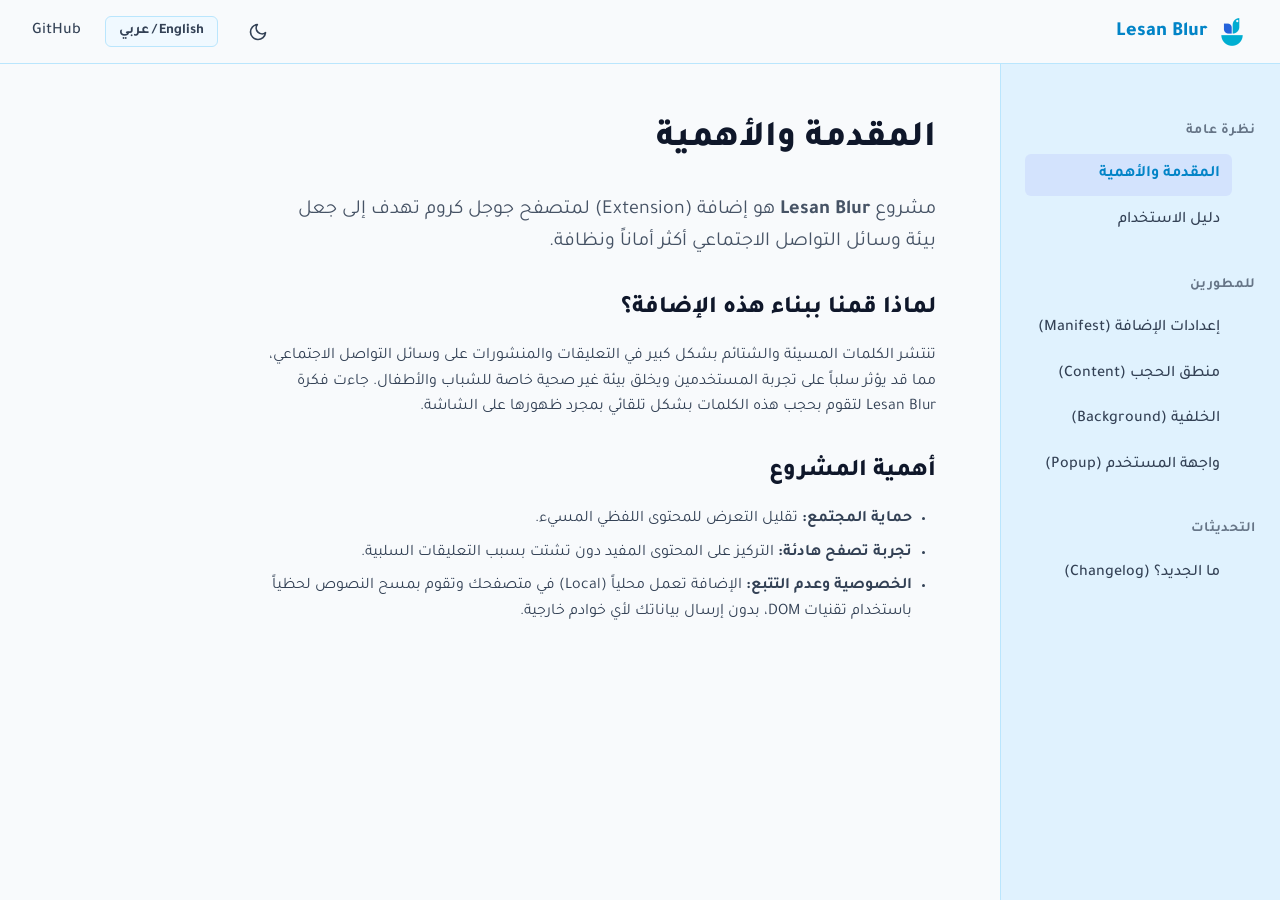
==== docs/index.html @ a181635e "update" ====
<!DOCTYPE html>
<html lang="ar" dir="rtl">
<head>
    <meta charset="UTF-8">
    <meta name="viewport" content="width=device-width, initial-scale=1.0">
    <title>Lisan Blur Docs</title>
    <link rel="stylesheet" href="../assets/css/style.css">
    <link rel="icon" href="../assets/imgs/icon.png" type="image/x-icon">
    <link href="https://fonts.googleapis.com/css2?family=Tajawal:wght@400;500;700;800&family=Inter:wght@400;500;700;800&display=swap" rel="stylesheet">
</head>
<body>
    <div class="layout">
        <!-- Header -->
        <header class="navbar">
            <div class="logo">
                <img src="../assets/imgs/icon.png" alt="Lesan Blur Logo" class="logo-img logo-icon   ">
                <span>Lesan Blur </span>
            </div>
            <div class="nav-actions">
                <button id="themeToggle" class="icon-btn" aria-label="Toggle Theme">
                    <!-- Sun/Moon icons will be updated by JS, but start with a default SVG -->
                    <svg id="themeIcon" xmlns="http://www.w3.org/2000/svg" width="20" height="20" viewBox="0 0 24 24" fill="none" stroke="currentColor" stroke-width="2" stroke-linecap="round" stroke-linejoin="round">
                        <path d="M21 12.79A9 9 0 1 1 11.21 3 7 7 0 0 0 21 12.79z"></path>
                    </svg>
                </button>
                <button id="langToggle" class="lang-btn">English / عربي</button>
                <a href="https://github.com/mustafa-workspace/lesan-blur" target="_blank" class="github-link">GitHub</a>
            </div>
        </header>

        <div class="main-container">
            <!-- Sidebar Navigation -->
            <aside class="sidebar">
                <nav>
                    <div class="nav-group">
                        <h3 class="nav-group-title" data-i18n="nav_overview">نظرة عامة</h3>
                        <ul class="nav-list">
                            <li><a href="#introduction" class="nav-link active" data-section="introduction" data-i18n="nav_intro">المقدمة والأهمية</a></li>
                            <li><a href="#usage" class="nav-link" data-section="usage" data-i18n="nav_usage">دليل الاستخدام</a></li>
                        </ul>
                    </div>

                    <div class="nav-group">
                        <h3 class="nav-group-title" data-i18n="nav_dev">للمطورين</h3>
                        <ul class="nav-list">
                            <li><a href="#code-manifest" class="nav-link" data-section="code-manifest" data-i18n="nav_manifest">إعدادات الإضافة (Manifest)</a></li>
                            <li><a href="#code-content" class="nav-link" data-section="code-content" data-i18n="nav_content">منطق الحجب (Content)</a></li>
                            <li><a href="#code-background" class="nav-link" data-section="code-background" data-i18n="nav_background">الخلفية (Background)</a></li>
                            <li><a href="#code-popup" class="nav-link" data-section="code-popup" data-i18n="nav_popup">واجهة المستخدم (Popup)</a></li>
                        </ul>
                    </div>

                    <div class="nav-group">
                        <h3 class="nav-group-title" data-i18n="nav_updates">التحديثات</h3>
                        <ul class="nav-list">
                            <li><a href="#changelog" class="nav-link" data-section="changelog" data-i18n="nav_changelog">ما الجديد؟ (Changelog)</a></li>
                        </ul>
                    </div>
                </nav>
            </aside>

            <!-- Main Content Area -->
            <main class="content-area">
                <div class="content-wrapper">
                    
                    <!-- Section: Introduction -->
                    <section id="introduction" class="content-section active">
                        <!-- Arabic Content -->
                        <div class="lang-ar">
                            <h1>المقدمة والأهمية</h1>
                            <p class="lead">مشروع <strong>Lesan Blur</strong> هو إضافة (Extension) لمتصفح جوجل كروم تهدف إلى جعل بيئة وسائل التواصل الاجتماعي أكثر أماناً ونظافة.</p>
                            
                            <h2>لماذا قمنا ببناء هذه الإضافة؟</h2>
                            <p>تنتشر الكلمات المسيئة والشتائم بشكل كبير في التعليقات والمنشورات على وسائل التواصل الاجتماعي، مما قد يؤثر سلباً على تجربة المستخدمين ويخلق بيئة غير صحية خاصة للشباب والأطفال. جاءت فكرة Lesan Blur لتقوم بحجب هذه الكلمات بشكل تلقائي بمجرد ظهورها على الشاشة.</p>

                            <h2>أهمية المشروع</h2>
                            <ul>
                                <li><strong>حماية المجتمع:</strong> تقليل التعرض للمحتوى اللفظي المسيء.</li>
                                <li><strong>تجربة تصفح هادئة:</strong> التركيز على المحتوى المفيد دون تشتت بسبب التعليقات السلبية.</li>
                                <li><strong>الخصوصية وعدم التتبع:</strong> الإضافة تعمل محلياً (Local) في متصفحك وتقوم بمسح النصوص لحظياً باستخدام تقنيات DOM، بدون إرسال بياناتك لأي خوادم خارجية.</li>
                            </ul>
                        </div>
                        
                        <!-- English Content -->
                        <div class="lang-en" style="display: none;">
                            <h1>Introduction & Importance</h1>
                            <p class="lead">The <strong>Lesan Blur</strong> project is a Google Chrome Extension aimed at making social media environments safer and cleaner.</p>
                            
                            <h2>Why did we build this extension?</h2>
                            <p>Offensive words and profanity are widespread in comments and posts on social media, which can negatively impact the user experience and create an unhealthy environment, especially for youth and children. Lesan Blur was created to automatically blur these words as soon as they appear on the screen.</p>

                            <h2>Importance of the Project</h2>
                            <ul>
                                <li><strong>Community Protection:</strong> Reducing exposure to offensive verbal content.</li>
                                <li><strong>Peaceful Browsing Experience:</strong> Focusing on useful content without being distracted by negative comments.</li>
                                <li><strong>Privacy and No Tracking:</strong> The extension operates locally in your browser and scans text instantly using DOM techniques, without sending your data to any external servers.</li>
                            </ul>
                        </div>
                    </section>

                    <!-- Section: Usage -->
                    <section id="usage" class="content-section">
                        <!-- Arabic Content -->
                        <div class="lang-ar">
                            <h1>دليل الاستخدام</h1>
                            <p>استخدام إضافة Lesan Blur بسيط جداً ومصمم ليكون يعمل في الخلفية دون إزعاج.</p>

                            <h2>كيفية التثبيت (للمطورين حالياً)</h2>
                            <ol>
                                <li>قم بتحميل مجلد المشروع <code>Lesan blur</code>.</li>
                                <li>افتح متصفح جوجل كروم واذهب إلى <code>chrome://extensions/</code>.</li>
                                <li>قم بتفعيل خيار <strong>Developer mode</strong> في أعلى اليمين.</li>
                                <li>اضغط على <strong>Load unpacked</strong> واختر مجلد المشروع.</li>
                            </ol>

                            <h2>كيفية التشغيل والإيقاف</h2>
                            <p>بمجرد تثبيت الإضافة ستظهر أيقونتها في شريط إضافات المتصفح. عند الضغط عليها ستفتح واجهة (Popup) تحتوي على زر تشغيل (Toggle).</p>
                            <ul>
                                <li><strong>التشغيل (ON):</strong> سيتم مراقبة المواقع المدعومة وحجب أي كلمات مسيئة تظهر.</li>
                                <li><strong>الإيقاف (OFF):</strong> ستتوقف الإضافة عن العمل، وستظهر جميع النصوص بشكلها الطبيعي.</li>
                            </ul>
                        </div>
                        
                        <!-- English Content -->
                        <div class="lang-en" style="display: none;">
                            <h1>Usage Guide</h1>
                            <p>Using the Lesan Blur extension is very simple and designed to work seamlessly in the background.</p>

                            <h2>How to Install (For Developers Currently)</h2>
                            <ol>
                                <li>Download the project folder <code>Lesan blur</code>.</li>
                                <li>Open Google Chrome and navigate to <code>chrome://extensions/</code>.</li>
                                <li>Enable the <strong>Developer mode</strong> option in the top right corner.</li>
                                <li>Click on <strong>Load unpacked</strong> and select the project folder.</li>
                            </ol>

                            <h2>How to Toggle ON/OFF</h2>
                            <p>Once installed, the extension icon will appear in the browser's extensions bar. Clicking it opens a Popup interface with a toggle switch.</p>
                            <ul>
                                <li><strong>ON:</strong> Supported sites will be monitored, and any offensive words will be blurred out.</li>
                                <li><strong>OFF:</strong> The extension will stop working, and all text will appear normally.</li>
                            </ul>
                        </div>
                    </section>

                    <!-- Section: Code Manifest -->
                    <section id="code-manifest" class="content-section">
                        <!-- Arabic -->
                        <div class="lang-ar">
                            <h1>إعدادات الإضافة (Manifest)</h1>
                            <p>ملف <code>manifest.json</code> هو القلب النابض للإضافة، فهو يخبر المتصفح عن ماهية الإضافة وصلاحياتها.</p>
                            
                            <h3>الصلاحيات (Permissions)</h3>
                            <p>نستخدم صلاحيات مثل <code>storage</code> لحفظ حالة الإضافة (مفعلة/معطلة)، و <code>activeTab</code> للتعامل مع التبويبة الحالية.</p>

                            <h3>النطاقات المدعومة (Host Permissions)</h3>
                            <p>تم تحديد المواقع التي يحق للإضافة العمل عليها، مثل الفيسبوك وتويتر وجوجل.</p>
                        </div>
                        
                        <!-- English -->
                        <div class="lang-en" style="display: none;">
                            <h1>Extension Configuration (Manifest)</h1>
                            <p>The <code>manifest.json</code> file is the beating heart of the extension. It tells the browser what the extension is and its permissions.</p>
                            
                            <h3>Permissions</h3>
                            <p>We use permissions like <code>storage</code> to save the extension's state (enabled/disabled), and <code>activeTab</code> to interact with the current tab.</p>

                            <h3>Host Permissions</h3>
                            <p>We specify which websites the extension is allowed to operate on, such as Facebook, Twitter, and Google.</p>
                        </div>
                        
                        <div class="code-block">
<pre><code>"host_permissions": [
  "*://*.facebook.com/*",
  "*://*.youtube.com/*",
  "*://*.instagram.com/*",
  "*://*.twitter.com/*",
  "*://*.x.com/*",
  "*://*.google.com/*"
]</code></pre>
                        </div>
                    </section>

                    <!-- Section: Code Content Scripts -->
                    <section id="code-content" class="content-section">
                        <!-- Arabic -->
                        <div class="lang-ar">
                            <h1>منطق الحجب (Content Scripts)</h1>
                            <h2>1. قاموس الكلمات (words.js)</h2>
                            <p>يحتوي على مصفوفة <code>badWords</code> والتي تضم الكلمات المسيئة باللغتين العربية والإنجليزية. يتم تحويلها إلى تعبير نمطي للبحث.</p>

                            <h2>2. محرك الحجب (content.js)</h2>
                            <p>يستخدم <code>TreeWalker</code> للبحث عن النصوص ومطابقتها مع القاموس. وفي حال وجود كلمة مسيئة، يتم حجبها بـ <code>&lt;span&gt;</code>. كما يعتمد على <code>MutationObserver</code> لمراقبة أي محتوى جديد يظهر عند التمرير.</p>

                            <h2>3. تصميم الحجب (content.css)</h2>
                        </div>
                        
                        <!-- English -->
                        <div class="lang-en" style="display: none;">
                            <h1>Blur Logic (Content Scripts)</h1>
                            <h2>1. Word Dictionary (words.js)</h2>
                            <p>Contains the <code>badWords</code> array which includes offensive words in both Arabic and English. This is converted into a regular expression for searching.</p>

                            <h2>2. Blur Engine (content.js)</h2>
                            <p>Uses a <code>TreeWalker</code> to find text nodes and match them against the dictionary. If an offensive word is found, it is wrapped in a blurred <code>&lt;span&gt;</code>. It also relies on a <code>MutationObserver</code> to monitor dynamically loaded content during scrolling.</p>

                            <h2>3. Blur Styling (content.css)</h2>
                        </div>
                        
                        <div class="code-block">
<pre><code>.lesan-blurred-text {
  filter: blur(5px);
  background-color: #333;
  color: transparent;
  pointer-events: none;
}</code></pre>
                        </div>
                    </section>

                    <!-- Section: Code Background -->
                    <section id="code-background" class="content-section">
                        <!-- Arabic -->
                        <div class="lang-ar">
                            <h1>العمليات في الخلفية (Background)</h1>
                            <p>ملف <code>background.js</code> يعمل كـ Service Worker لمعالجة التحديثات وحفظ حالة التشغيل عبر <code>chrome.storage.sync</code> والإستماع للرسائل القادمة من الـ Popup.</p>
                        </div>
                        
                        <!-- English -->
                        <div class="lang-en" style="display: none;">
                            <h1>Background Tasks</h1>
                            <p>The <code>background.js</code> file acts as a Service Worker to process updates, save the toggle state via <code>chrome.storage.sync</code>, and listen for messages coming from the Popup UI.</p>
                        </div>
                    </section>

                    <!-- Section: Code Popup -->
                    <section id="code-popup" class="content-section">
                        <!-- Arabic -->
                        <div class="lang-ar">
                            <h1>واجهة المستخدم (Popup)</h1>
                            <p>الواجهة التي تظهر للمستخدم عند الضغط على أيقونة الإضافة بتصميم داكن احترافي، وتحتوي على زر تشغيل بسيط يقوم بإرسال الأوامر لتحديث الحجب فوراً في كل الصفحات النشطة.</p>
                        </div>
                        
                        <!-- English -->
                        <div class="lang-en" style="display: none;">
                            <h1>User Interface (Popup)</h1>
                            <p>The interface that appears when the user clicks the extension icon. Designed with a premium dark mode, it features a simple toggle switch that sends commands to update the blurring immediately across all active tabs.</p>
                        </div>
                    </section>

                    <!-- Section: Changelog -->
                    <section id="changelog" class="content-section">
                        <!-- Arabic -->
                        <div class="lang-ar">
                            <h1>ما الجديد؟ (Changelog)</h1>

                            <div class="changelog-item version-header">
                                <span class="badge version">v2.0.0</span>
                                <h3>الإصدار الثاني — تحديث الحماية الشاملة 🛡️</h3>
                                <p>تحديث كبير يُضيف طبقات حماية متعددة ومتقدمة لتوفير بيئة تصفح آمنة بالكامل.</p>
                            </div>

                            <div class="changelog-item">
                                <span class="badge new">جديد</span>
                                <h3>⛔ منع التصفح الخفي (Incognito Blocker)</h3>
                                <p>تم إضافة ميزة أمان جديدة ومهمة لمنع المستخدم من الدخول إلى وضع التصفح الخفي (Incognito Mode) بشكل كامل. عند محاولة فتح نافذة خفية، تقوم الإضافة تلقائياً بعرض صفحة تحذيرية بتصميم احترافي توضح أن هذا الوضع محظور لأسباب الحماية، ثم يتم إغلاق النافذة تلقائياً خلال 5 ثوانٍ. هذه الميزة تمنع المستخدمين (خاصة الأطفال والشباب) من تجاوز نظام الحماية عبر التصفح الخفي.</p>
                            </div>

                            <div class="changelog-item">
                                <span class="badge new">جديد</span>
                                <h3>🔄 إعادة التوجيه الذكي لمحركات بحث منصات التواصل</h3>
                                <p>تم تطوير ميزة منع البحث الذكية لتشمل الآن جميع منصات التواصل الاجتماعي الكبرى (يوتيوب، فيسبوك، تويتر X، انستجرام، تيك توك، وغيرها). إذا حاول المستخدم البحث عن كلمة مسيئة في أي من هذه المنصات، ستقوم الإضافة بالتقاط البحث وإعادة توجيه المتصفح تلقائياً للبحث عن محتوى آمن وإيجابي (مثل: "محتوى مضحك وإيجابي").</p>
                            </div>

                            <div class="changelog-item">
                                <span class="badge new">جديد</span>
                                <h3>🌐 إضافة دعم محرك بحث Google</h3>
                                <p>تم دمج محرك بحث <strong>Google</strong> إلى قائمة النطاقات المدعومة بشكل رسمي. الإضافة الآن أصبحت قادرة على فحص صفحات نتائج البحث (SERP) وحجب أي كلمات مسيئة تظهر في عناوين البحث أو الأوصاف قبل حتى أن تقوم بالدخول إلى الموقع، مما يوفر طبقة حماية استباقية ممتازة.</p>
                            </div>

                            <div class="changelog-item">
                                <span class="badge feature">تحديث</span>
                                <h3>📖 توثيق شامل وثنائي اللغة (Bilingual Docs)</h3>
                                <p>تم إطلاق منصة توثيق متكاملة ومستقلة للإضافة. المنصة تدعم اللغتين <strong>العربية والإنجليزية</strong> بالكامل، وتأتي بتصميم عصري مريح للعين يعتمد على قاعدة الألوان (60-30-10) مع دعم للوضع الداكن والفاتح (Dark/Light Mode) لمساعدة المطورين والمستخدمين على فهم المشروع وتطويره.</p>
                            </div>

                            <hr class="changelog-divider">

                            <div class="changelog-item version-header">
                                <span class="badge version">v1.0.0</span>
                                <h3>الإصدار الأول — الإطلاق 🚀</h3>
                            </div>

                            <div class="changelog-item">
                                <span class="badge feature">ميزة</span>
                                <h3>الإطلاق الأولي</h3>
                                <ul>
                                    <li>حجب ذكي وسريع للنصوص لحظة ظهورها على الشاشة باستخدام تقنية <code>MutationObserver</code>.</li>
                                    <li>قاموس أساسي مدمج يدعم اللغتين العربية (بما فيها اللهجات الدارجة) والإنجليزية.</li>
                                    <li>دعم أساسي ومباشر لأكبر منصات التواصل الاجتماعي: فيسبوك، تويتر (X)، يوتيوب، وانستجرام.</li>
                                    <li>واجهة تحكم للمستخدم (Popup) سريعة الاستجابة لتفعيل أو إيقاف الحجب بضغطة زر.</li>
                                </ul>
                            </div>
                        </div>
                        
                        <!-- English -->
                        <div class="lang-en" style="display: none;">
                            <h1>What's New? (Changelog)</h1>

                            <div class="changelog-item version-header">
                                <span class="badge version">v2.0.0</span>
                                <h3>Second Release — Full Protection Update 🛡️</h3>
                                <p>A major update that adds multiple advanced protection layers to provide a completely safe browsing environment.</p>
                            </div>

                            <div class="changelog-item">
                                <span class="badge new">New</span>
                                <h3>⛔ Incognito Mode Blocker</h3>
                                <p>Added a critical new security feature that completely prevents users from accessing Incognito Mode. When a user attempts to open an incognito window, the extension automatically displays a premium-designed warning page explaining that this mode is blocked for safety reasons, then closes the window automatically within 5 seconds. This feature prevents users (especially children and young people) from bypassing the protection system through private browsing.</p>
                            </div>

                            <div class="changelog-item">
                                <span class="badge new">New</span>
                                <h3>🔄 Smart Redirection for Social Media Search</h3>
                                <p>The smart search prevention feature has been expanded to cover all major social media platforms (YouTube, Facebook, Twitter X, Instagram, TikTok, etc.). If a user attempts to search for a bad word on any of these platforms, the extension intercepts the search query instantly and automatically redirects the browser to search for safe and positive content (e.g., "funny and positive content").</p>
                            </div>

                            <div class="changelog-item">
                                <span class="badge new">New</span>
                                <h3>🌐 Added Support for Google Search</h3>
                                <p>The <strong>Google</strong> search engine has been officially integrated into the list of supported domains. The extension is now capable of scanning Search Engine Results Pages (SERP) and proactively blurring any offensive words in search titles or snippets before you even click a link, providing an excellent layer of preemptive protection.</p>
                            </div>

                            <div class="changelog-item">
                                <span class="badge feature">Update</span>
                                <h3>📖 Comprehensive Bilingual Documentation</h3>
                                <p>Launched a fully independent and comprehensive documentation platform for the extension. It fully supports both <strong>English and Arabic</strong> languages, and features a modern, eye-friendly design based on the 60-30-10 color rule with an explicit Dark/Light mode toggle to help developers and users understand and contribute to the project.</p>
                            </div>

                            <hr class="changelog-divider">

                            <div class="changelog-item version-header">
                                <span class="badge version">v1.0.0</span>
                                <h3>Initial Release — Launch 🚀</h3>
                            </div>

                            <div class="changelog-item">
                                <span class="badge feature">Feature</span>
                                <h3>Initial Launch</h3>
                                <ul>
                                    <li>Smart and real-time text blurring the moment it appears on screen using <code>MutationObserver</code> technology.</li>
                                    <li>Built-in core dictionary supporting both Arabic (including colloquial dialects) and English languages.</li>
                                    <li>Out-of-the-box support for major social media platforms: Facebook, Twitter (X), YouTube, and Instagram.</li>
                                    <li>Responsive User Interface (Popup) to toggle the blur protection ON or OFF with a single click.</li>
                                </ul>
                            </div>
                        </div>
                    </section>

                </div>
            </main>
        </div>
    </div>
    <script src="../assets/js/script.js"></script>
</body>
</html>
---- assets/css/style.css ----
/* Default (Light Mode) based on 60-30-10 rule */
:root, [data-theme="light"] {
    /* 60% Background - Light/Neutral */
    --bg-color: #F8FAFC; 
    --text-color: #334155;
    --heading-color: #0F172A;
    
    /* 30% Primary color for large elements (Calm Blue) */
    --sidebar-bg: #E0F2FE;
    --border-color: #BAE6FD;
    --code-bg: #F0F9FF;
    
    /* 10% CTA / Interactive (Vibrant Blue/Mint) */
    --primary-color: #0284C7;
    --primary-hover: #0369A1;
    
    /* Badges */
    --badge-new-bg: #DBEAFE;
    --badge-new-text: #1D4ED8;
    --badge-feat-bg: #D1FAE5;
    --badge-feat-text: #065F46;
}

/* Dark Mode */
[data-theme="dark"] {
    /* 60% Background - Dark */
    --bg-color: #0F172A;
    --text-color: #CBD5E1;
    --heading-color: #F8FAFC;
    
    /* 30% Primary color for large elements */
    --sidebar-bg: #1E293B;
    --border-color: #334155;
    --code-bg: #0F172A;
    
    /* 10% CTA / Interactive */
    --primary-color: #38BDF8;
    --primary-hover: #7DD3FC;
    
    /* Badges */
    --badge-new-bg: #1E3A8A;
    --badge-new-text: #BFDBFE;
    --badge-feat-bg: #064E3B;
    --badge-feat-text: #A7F3D0;
}

* {
    box-sizing: border-box;
    margin: 0;
    padding: 0;
}

body {
    font-family: 'Tajawal', sans-serif;
    background-color: var(--bg-color);
    color: var(--text-color);
    line-height: 1.6;
    overflow-x: hidden;
}

.layout {
    display: flex;
    flex-direction: column;
    min-height: 100vh;
}

/* Header */
.navbar {
    display: flex;
    justify-content: space-between;
    align-items: center;
    padding: 0 2rem;
    height: 64px;
    background-color: var(--bg-color);
    border-bottom: 1px solid var(--border-color);
    position: sticky;
    top: 0;
    z-index: 100;
}

.logo {
    display: flex;
    align-items: center;
    gap: 0.5rem;
    font-size: 1.25rem;
    font-weight: 800;
    color: var(--heading-color);
}

.logo-icon {
    width: 32px;
    height: 32px;
}

.logo span {
    color: var(--primary-color);
}

.nav-actions {
    display: flex;
    align-items: center;
    gap: 1.5rem;
}

.nav-actions a {
    text-decoration: none;
    color: var(--text-color);
    font-weight: 500;
    transition: color 0.2s;
}

.nav-actions a:hover {
    color: var(--primary-color);
}

.lang-btn {
    background-color: var(--code-bg);
    border: 1px solid var(--border-color);
    color: var(--text-color);
    padding: 0.4rem 0.8rem;
    border-radius: 6px;
    font-family: inherit;
    font-size: 0.9rem;
    font-weight: 600;
    cursor: pointer;
    transition: all 0.2s;
}

.lang-btn:hover {
    background-color: var(--primary-color);
    color: white;
    border-color: var(--primary-color);
}

.icon-btn {
    background: transparent;
    border: none;
    color: var(--text-color);
    cursor: pointer;
    padding: 0.4rem;
    border-radius: 6px;
    display: flex;
    align-items: center;
    justify-content: center;
    transition: all 0.2s;
}

.icon-btn:hover {
    background-color: var(--code-bg);
    color: var(--primary-color);
}

/* Main Container */
.main-container {
    display: flex;
    flex: 1;
}

/* Sidebar */
.sidebar {
    width: 280px;
    background-color: var(--sidebar-bg);
    border-left: 1px solid var(--border-color);
    padding: 2rem 1.5rem;
    position: sticky;
    top: 64px;
    height: calc(100vh - 64px);
    overflow-y: auto;
}

.nav-group {
    margin-bottom: 2rem;
}

.nav-group-title {
    font-size: 0.875rem;
    text-transform: uppercase;
    letter-spacing: 0.05em;
    color: var(--text-color);
    opacity: 0.7;
    margin-bottom: 0.75rem;
    font-weight: 700;
}

.nav-list {
    list-style: none;
}

.nav-list li {
    margin-bottom: 0.25rem;
}

.nav-link {
    display: block;
    padding: 0.5rem 0.75rem;
    color: var(--text-color);
    text-decoration: none;
    border-radius: 0.375rem;
    font-weight: 500;
    transition: all 0.2s;
}

.nav-link:hover {
    background-color: rgba(99, 102, 241, 0.1);
    color: var(--primary-color);
}

.nav-link.active {
    background-color: rgba(99, 102, 241, 0.1);
    color: var(--primary-color);
    font-weight: 700;
}

/* Content Area */
.content-area {
    flex: 1;
    padding: 3rem 4rem;
    max-width: 800px;
}

.content-section {
    display: none;
    animation: fadeIn 0.4s ease-in-out;
}

.content-section.active {
    display: block;
}

@keyframes fadeIn {
    from { opacity: 0; transform: translateY(10px); }
    to { opacity: 1; transform: translateY(0); }
}

h1, h2, h3 {
    color: var(--heading-color);
    margin-bottom: 1rem;
    font-weight: 800;
}

h1 { font-size: 2.25rem; margin-bottom: 1.5rem; }
h2 { font-size: 1.5rem; margin-top: 2rem; }
h3 { font-size: 1.25rem; margin-top: 1.5rem; }

p { margin-bottom: 1.25rem; }

p.lead {
    font-size: 1.25rem;
    color: var(--text-color);
    opacity: 0.9;
    margin-bottom: 2rem;
}

ul, ol {
    margin-bottom: 1.25rem;
    padding-right: 1.5rem;
}

li { margin-bottom: 0.5rem; }

/* Code Blocks */
code {
    background-color: var(--code-bg);
    padding: 0.2rem 0.4rem;
    border-radius: 0.25rem;
    font-family: monospace;
    font-size: 0.9em;
    color: var(--primary-color);
}

.code-block {
    background-color: #1e293b;
    border-radius: 0.5rem;
    padding: 1rem;
    margin-bottom: 1.5rem;
    overflow-x: auto;
    direction: ltr;
    text-align: left;
}

.code-block pre {
    margin: 0;
}

.code-block code {
    background-color: transparent;
    color: #e2e8f0;
    padding: 0;
    font-size: 0.95rem;
}

/* Changelog Styles */
.changelog-item {
    border-right: 2px solid var(--border-color);
    padding-right: 1.5rem;
    margin-bottom: 2.5rem;
    position: relative;
}

.changelog-item::before {
    content: '';
    position: absolute;
    right: -7px;
    top: 5px;
    width: 12px;
    height: 12px;
    border-radius: 50%;
    background-color: var(--primary-color);
    border: 2px solid var(--bg-color);
}

.changelog-item h3 {
    margin-top: 0;
    margin-bottom: 0.5rem;
    display: inline-block;
}

.badge {
    display: inline-block;
    padding: 0.15rem 0.6rem;
    border-radius: 9999px;
    font-size: 0.75rem;
    font-weight: 700;
    margin-left: 0.75rem;
    vertical-align: middle;
}

.badge.new {
    background-color: var(--badge-new-bg);
    color: var(--badge-new-text);
}

.badge.feature {
    background-color: var(--badge-feat-bg);
    color: var(--badge-feat-text);
}

.badge.version {
    background: linear-gradient(135deg, var(--primary-color), var(--primary-hover));
    color: white;
    font-size: 0.85rem;
    padding: 0.25rem 0.75rem;
}

.version-header {
    border-right-color: var(--primary-color) !important;
    border-right-width: 3px !important;
}

.version-header::before {
    width: 16px !important;
    height: 16px !important;
    right: -9px !important;
    background: linear-gradient(135deg, var(--primary-color), var(--primary-hover)) !important;
    box-shadow: 0 0 10px rgba(2, 132, 199, 0.4);
}

.version-header h3 {
    font-size: 1.3rem;
}

.changelog-divider {
    border: none;
    border-top: 1px dashed var(--border-color);
    margin: 2rem 0;
    opacity: 0.6;
}

.date {
    display: block;
    font-size: 0.875rem;
    color: var(--text-color);
    opacity: 0.6;
    margin-bottom: 1rem;
}

/* Responsive */
@media (max-width: 768px) {
    .main-container {
        flex-direction: column;
    }
    
    .sidebar {
        width: 100%;
        height: auto;
        position: relative;
        top: 0;
        border-left: none;
        border-bottom: 1px solid var(--border-color);
    }
    
    .content-area {
        padding: 2rem 1.5rem;
    }
}
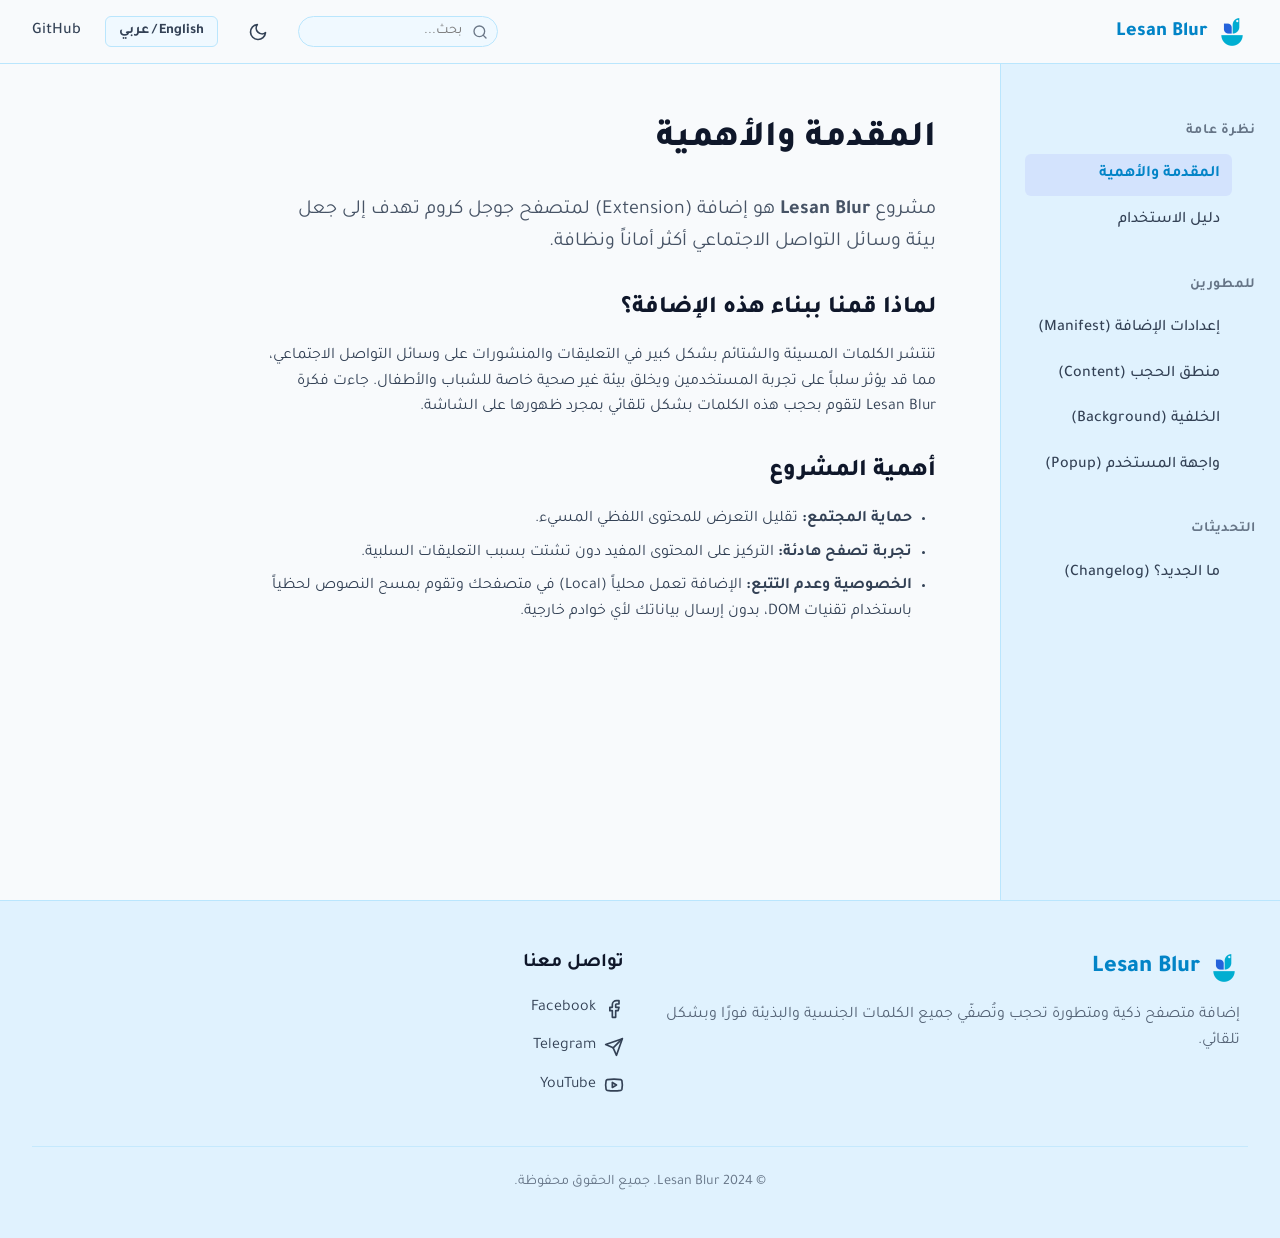
==== commit d66e6a77: "update" ====
--- a/docs/index.html
+++ b/docs/index.html
@@ -12,11 +12,20 @@
     <div class="layout">
         <!-- Header -->
         <header class="navbar">
-            <div class="logo">
+            <a href="../index.html" class="logo" style="text-decoration: none;">
                 <img src="../assets/imgs/icon.png" alt="Lesan Blur Logo" class="logo-img logo-icon   ">
                 <span>Lesan Blur </span>
-            </div>
+            </a>
             <div class="nav-actions">
+                <!-- Search Bar -->
+                <div class="navbar-search">
+                    <input type="text" placeholder="بحث..." data-i18n-placeholder="nav_search">
+                    <svg xmlns="http://www.w3.org/2000/svg" width="16" height="16" viewBox="0 0 24 24" fill="none" stroke="currentColor" stroke-width="2" stroke-linecap="round" stroke-linejoin="round">
+                        <circle cx="11" cy="11" r="8"></circle>
+                        <line x1="21" y1="21" x2="16.65" y2="16.65"></line>
+                    </svg>
+                </div>
+                
                 <button id="themeToggle" class="icon-btn" aria-label="Toggle Theme">
                     <!-- Sun/Moon icons will be updated by JS, but start with a default SVG -->
                     <svg id="themeIcon" xmlns="http://www.w3.org/2000/svg" width="20" height="20" viewBox="0 0 24 24" fill="none" stroke="currentColor" stroke-width="2" stroke-linecap="round" stroke-linejoin="round">
@@ -359,6 +368,39 @@
                 </div>
             </main>
         </div>
+
+        <!-- Footer -->
+        <footer class="docs-footer">
+            <div class="footer-content">
+                <div class="footer-col brand-col">
+                    <div class="footer-logo">
+                        <img src="../assets/imgs/icon.png" alt="Lesan Blur Logo" class="logo-icon">
+                        <span>Lesan Blur</span>
+                    </div>
+                    <p class="footer-desc" data-i18n="footer_desc">إضافة متصفح ذكية ومتطورة تحجب وتُصفّي جميع الكلمات الجنسية والبذيئة فورًا وبشكل تلقائي.</p>
+                </div>
+                <div class="footer-col social-col">
+                    <h4 data-i18n="footer_social_title">تواصل معنا</h4>
+                    <div class="social-links">
+                        <a href="https://www.facebook.com/lisanblur.official" target="_blank" class="social-link">
+                            <svg xmlns="http://www.w3.org/2000/svg" width="20" height="20" viewBox="0 0 24 24" fill="none" stroke="currentColor" stroke-width="2" stroke-linecap="round" stroke-linejoin="round"><path d="M18 2h-3a5 5 0 0 0-5 5v3H7v4h3v8h4v-8h3l1-4h-4V7a1 1 0 0 1 1-1h3z"></path></svg>
+                            <span>Facebook</span>
+                        </a>
+                        <a href="https://t.me/lisanblur" target="_blank" class="social-link">
+                            <svg xmlns="http://www.w3.org/2000/svg" width="20" height="20" viewBox="0 0 24 24" fill="none" stroke="currentColor" stroke-width="2" stroke-linecap="round" stroke-linejoin="round"><path d="m22 2-7 20-4-9-9-4Z"/><path d="M22 2 11 13"/></svg>
+                            <span>Telegram</span>
+                        </a>
+                        <a href="https://www.youtube.com/@coobex.official" target="_blank" class="social-link">
+                            <svg xmlns="http://www.w3.org/2000/svg" width="20" height="20" viewBox="0 0 24 24" fill="none" stroke="currentColor" stroke-width="2" stroke-linecap="round" stroke-linejoin="round"><path d="M2.5 17a24.12 24.12 0 0 1 0-10 2 2 0 0 1 1.4-1.4 49.56 49.56 0 0 1 16.2 0A2 2 0 0 1 21.5 7a24.12 24.12 0 0 1 0 10 2 2 0 0 1-1.4 1.4 49.55 49.55 0 0 1-16.2 0A2 2 0 0 1 2.5 17"></path><path d="m10 15 5-3-5-3z"></path></svg>
+                            <span>YouTube</span>
+                        </a>
+                    </div>
+                </div>
+            </div>
+            <div class="footer-bottom">
+                <p>&copy; 2024 Lesan Blur. <span data-i18n="footer_rights">جميع الحقوق محفوظة.</span></p>
+            </div>
+        </footer>
     </div>
     <script src="../assets/js/script.js"></script>
 </body>
--- a/assets/css/style.css
+++ b/assets/css/style.css
@@ -111,6 +111,56 @@
 
 .nav-actions a:hover {
     color: var(--primary-color);
+}
+
+.navbar-search {
+    position: relative;
+    display: flex;
+    align-items: center;
+}
+
+.navbar-search input {
+    background-color: var(--code-bg);
+    border: 1px solid var(--border-color);
+    color: var(--text-color);
+    border-radius: 20px;
+    font-family: inherit;
+    font-size: 0.9rem;
+    width: 200px;
+    outline: none;
+    transition: all 0.3s ease;
+}
+
+.navbar-search input:focus {
+    width: 240px;
+    border-color: var(--primary-color);
+}
+
+.navbar-search svg {
+    position: absolute;
+    color: var(--text-color);
+    opacity: 0.7;
+    width: 16px;
+    height: 16px;
+    pointer-events: none;
+}
+
+/* For RTL */
+html[dir="rtl"] .navbar-search input {
+    padding: 0.4rem 2.2rem 0.4rem 0.8rem;
+}
+html[dir="rtl"] .navbar-search svg {
+    right: 10px;
+    left: auto;
+}
+
+/* For LTR */
+html[dir="ltr"] .navbar-search input {
+    padding: 0.4rem 0.8rem 0.4rem 2.2rem;
+}
+html[dir="ltr"] .navbar-search svg {
+    left: 10px;
+    right: auto;
 }
 
 .lang-btn {
@@ -393,3 +443,80 @@
         padding: 2rem 1.5rem;
     }
 }
+
+/* Footer */
+.docs-footer {
+    background-color: var(--sidebar-bg);
+    border-top: 1px solid var(--border-color);
+    padding: 3rem 2rem 1.5rem;
+    margin-top: auto;
+}
+
+.footer-content {
+    display: flex;
+    justify-content: space-between;
+    flex-wrap: wrap;
+    gap: 2rem;
+    max-width: 1200px;
+    margin: 0 auto;
+}
+
+.footer-col {
+    flex: 1;
+    min-width: 250px;
+}
+
+.brand-col .footer-logo {
+    display: flex;
+    align-items: center;
+    gap: 0.5rem;
+    font-size: 1.5rem;
+    font-weight: 800;
+    color: var(--heading-color);
+    margin-bottom: 1rem;
+}
+
+.brand-col .footer-logo span {
+    color: var(--primary-color);
+}
+
+.brand-col .footer-desc {
+    color: var(--text-color);
+    opacity: 0.8;
+    line-height: 1.6;
+}
+
+.social-col h4 {
+    color: var(--heading-color);
+    font-size: 1.2rem;
+    margin-bottom: 1rem;
+}
+
+.social-links {
+    display: flex;
+    flex-direction: column;
+    gap: 0.8rem;
+}
+
+.social-link {
+    display: flex;
+    align-items: center;
+    gap: 0.5rem;
+    color: var(--text-color);
+    text-decoration: none;
+    transition: color 0.2s;
+}
+
+.social-link:hover {
+    color: var(--primary-color);
+}
+
+.footer-bottom {
+    margin-top: 3rem;
+    padding-top: 1.5rem;
+    border-top: 1px solid var(--border-color);
+    text-align: center;
+    color: var(--text-color);
+    opacity: 0.7;
+    font-size: 0.9rem;
+}
